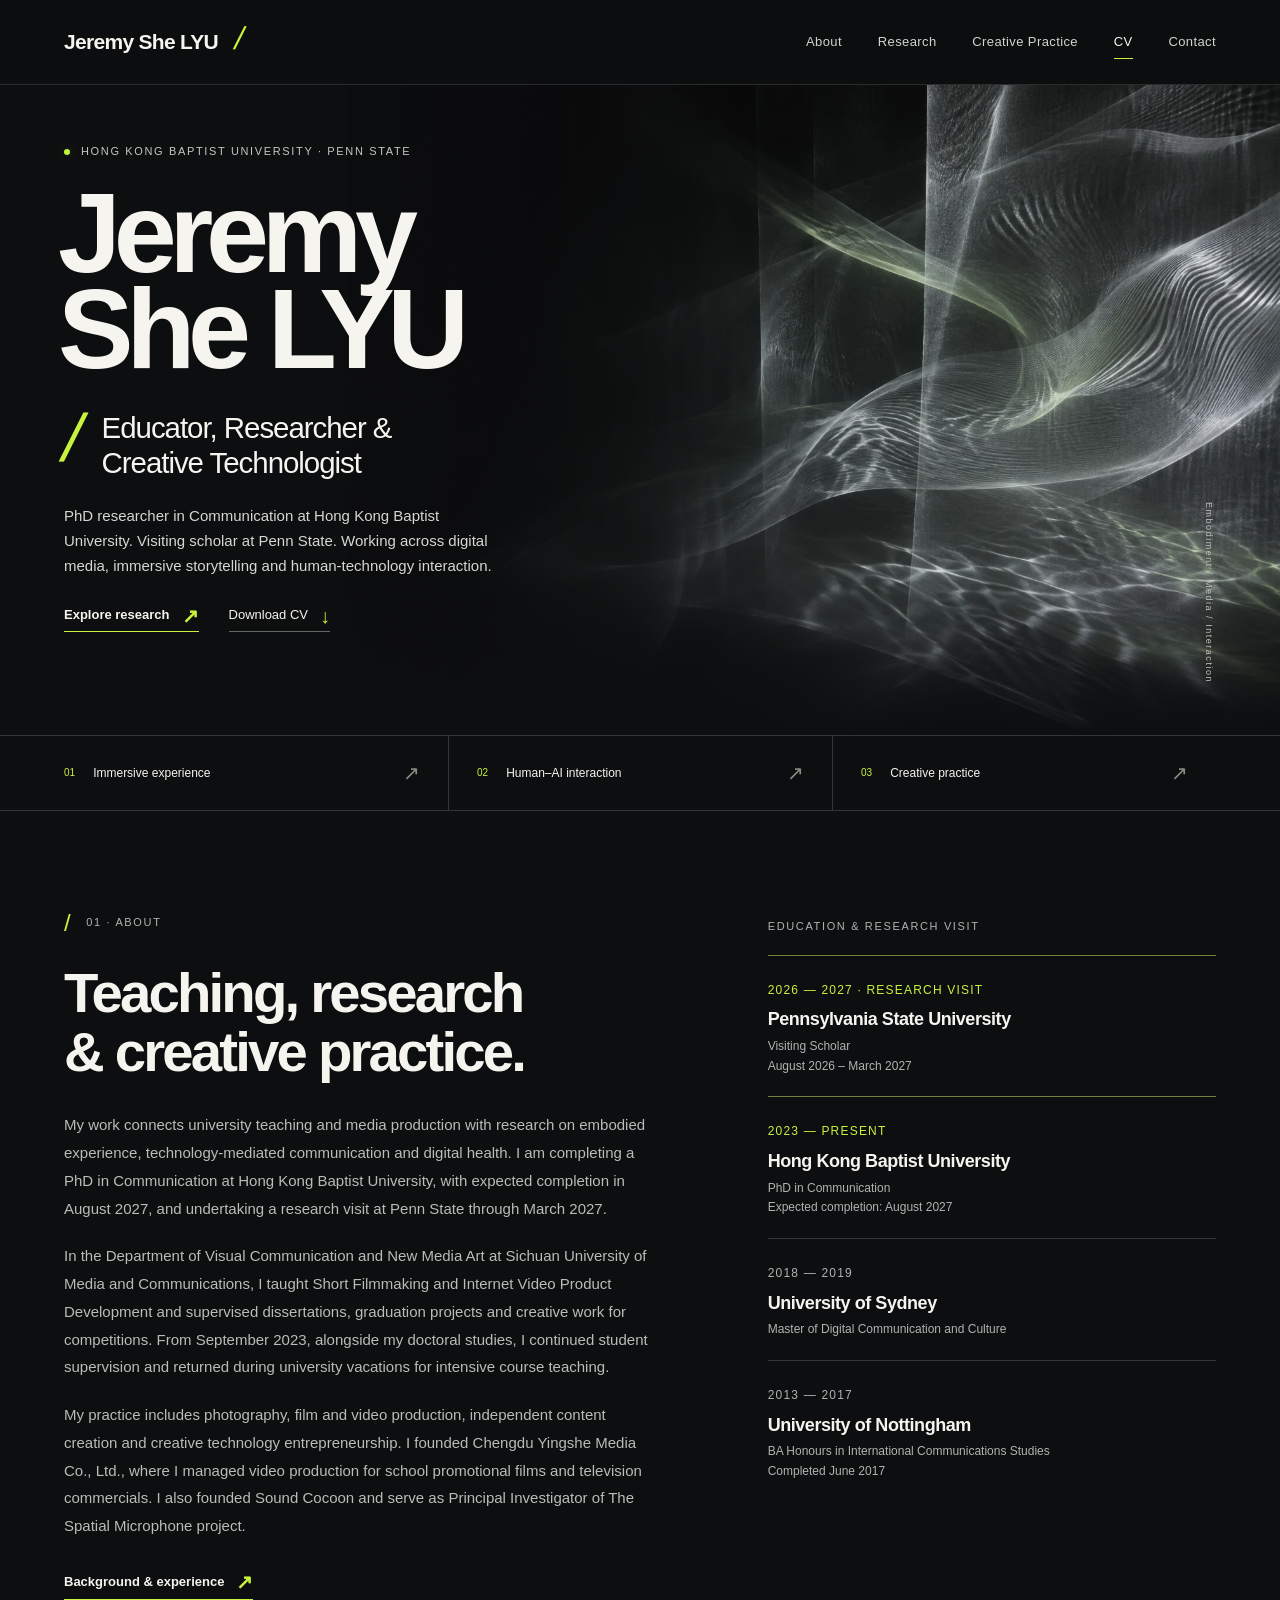
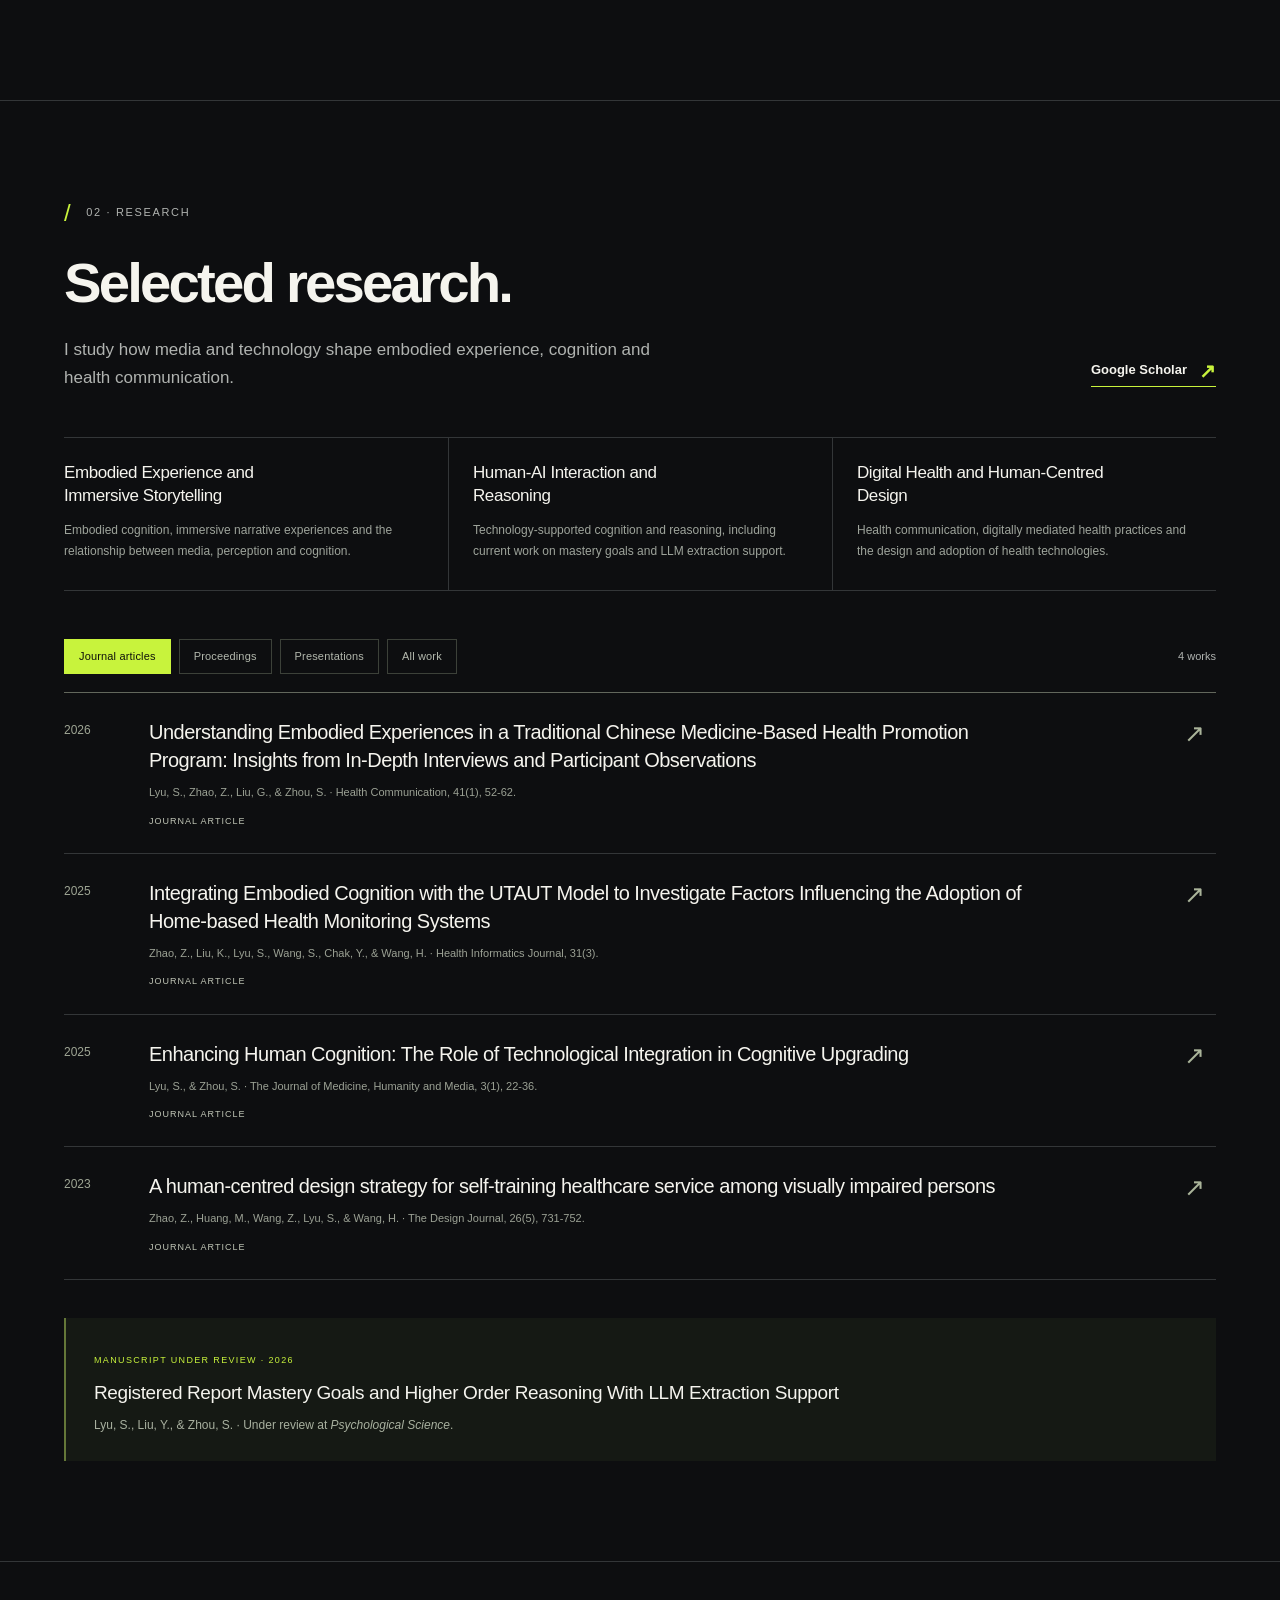
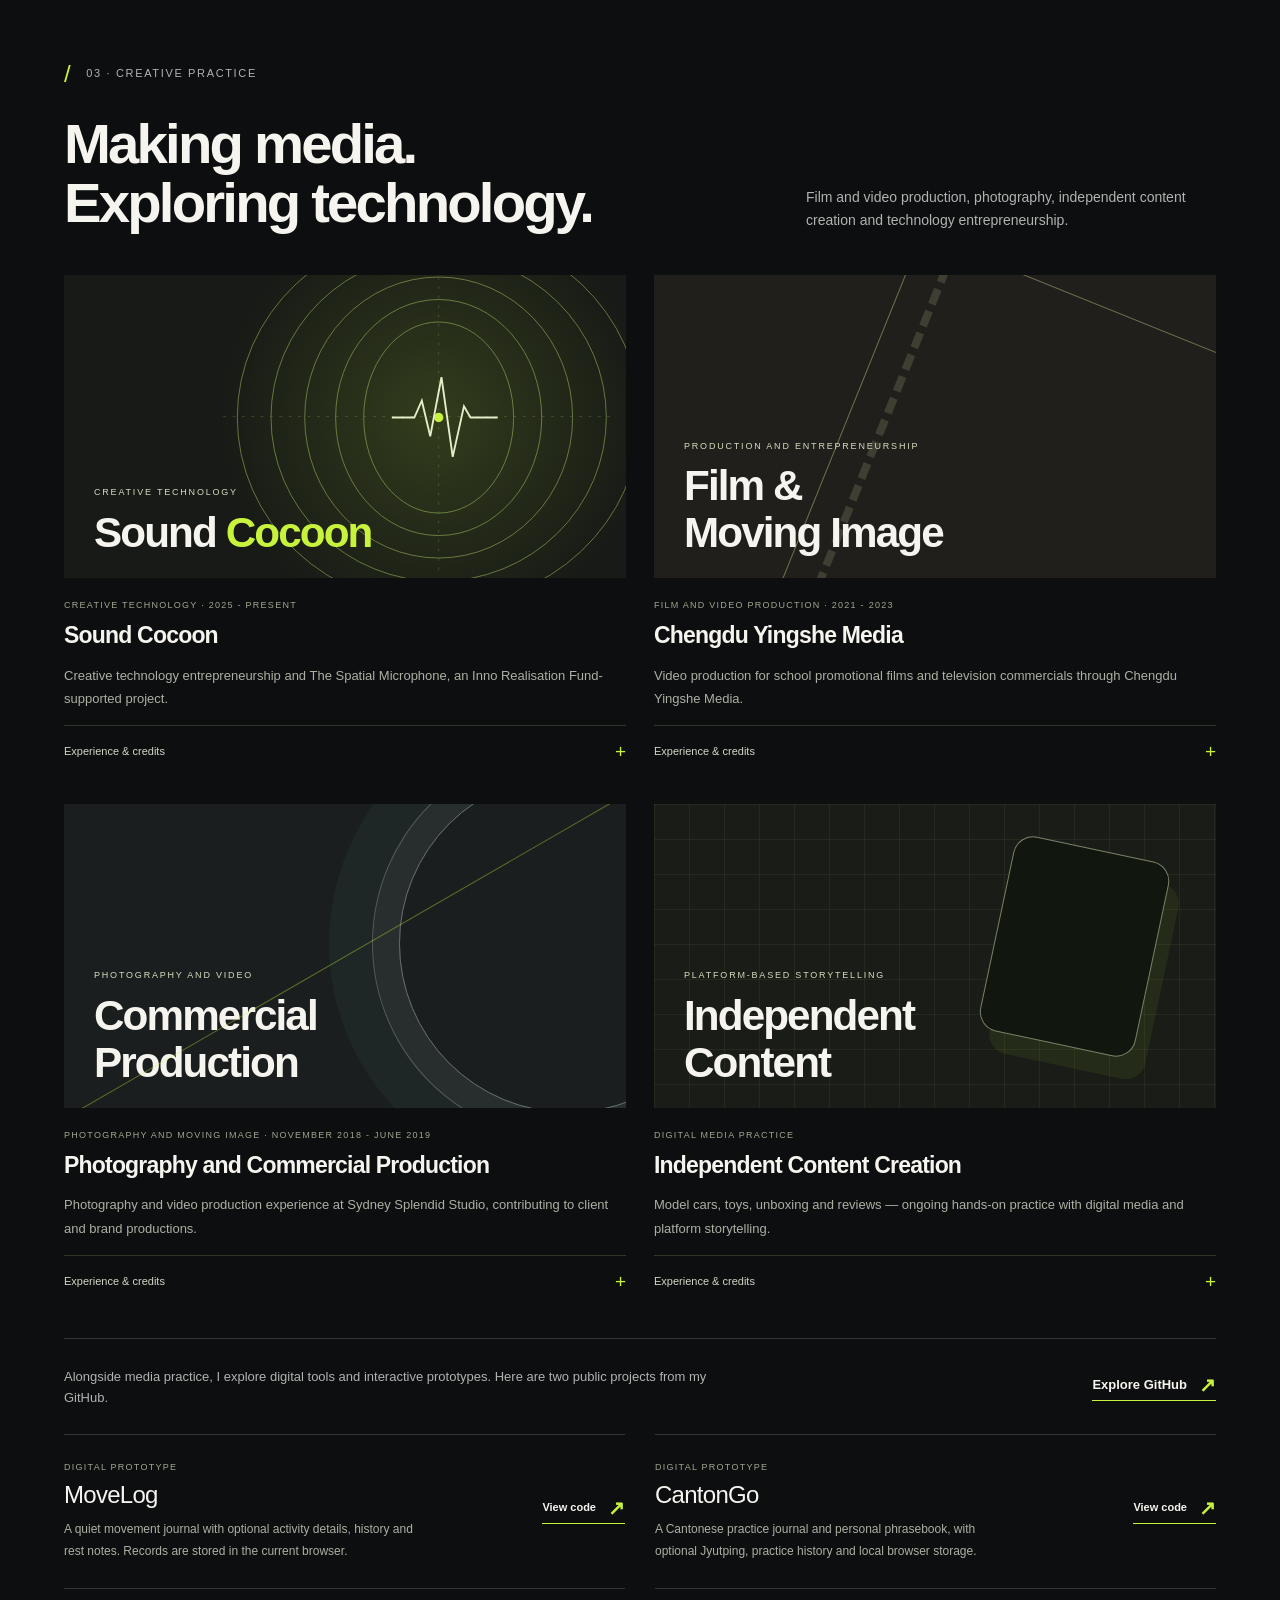
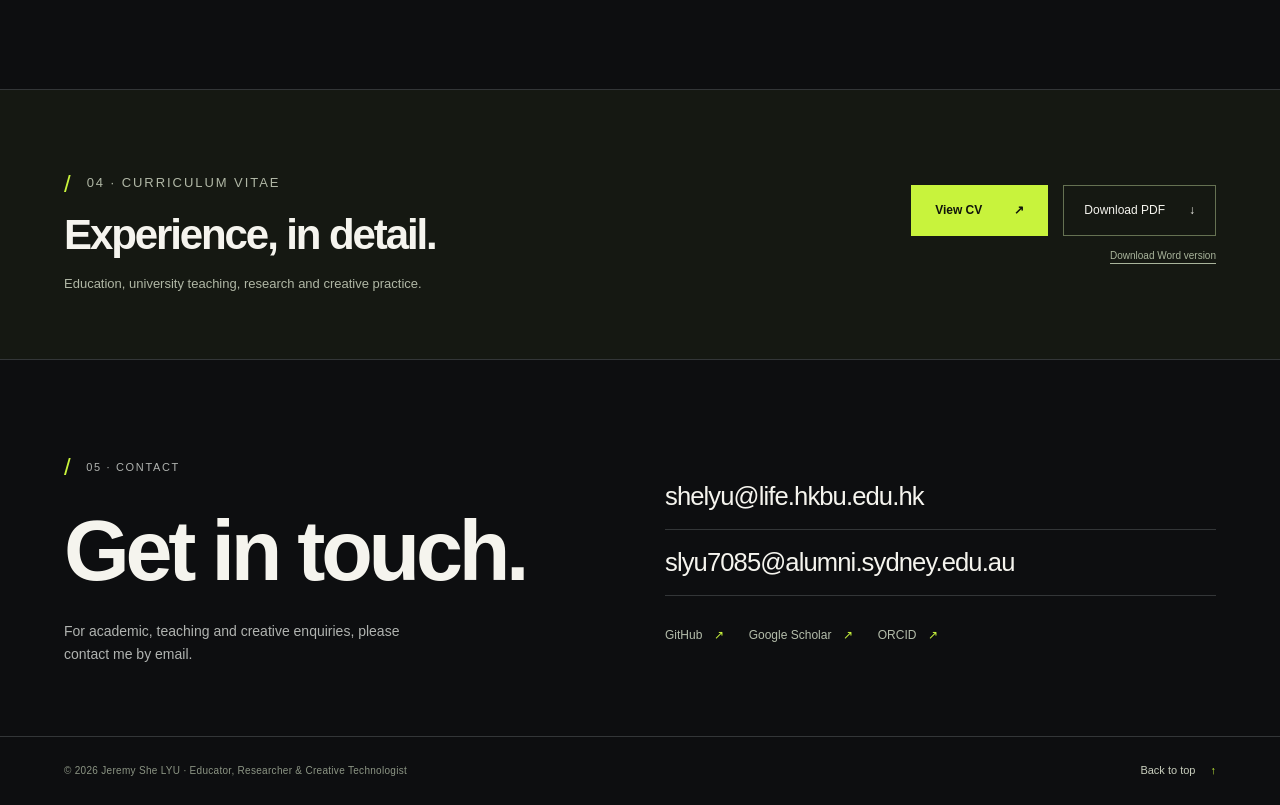
==== index.html @ 33b453a3 "Build Jeremy She LYU academic website and creative portfolio" ====
<!doctype html>
<html lang="en">
<head>
  <meta charset="utf-8"><meta name="viewport" content="width=device-width,initial-scale=1">
  <title>Jeremy She LYU — Educator, Researcher &amp; Creative Technologist</title>
  <meta name="description" content="Jeremy She LYU is an educator, researcher and creative technologist. Explore his work in digital media, immersive storytelling, human-AI interaction and creative practice.">
  <meta name="theme-color" content="#0d0e10"><meta name="color-scheme" content="dark">
  <link rel="canonical" href="https://jeremyshelyu.github.io/">
  <meta property="og:type" content="website"><meta property="og:title" content="Jeremy She LYU — Educator, Researcher &amp; Creative Technologist">
  <meta property="og:description" content="Digital media, immersive storytelling and human-technology interaction. Personal academic website and creative portfolio.">
  <meta property="og:url" content="https://jeremyshelyu.github.io/"><meta property="og:image" content="https://jeremyshelyu.github.io/assets/spatial-light.webp"><meta property="og:image:alt" content="Abstract spatial light composition in silver and charcoal">
  <meta name="twitter:card" content="summary_large_image">
  <link rel="icon" href="assets/favicon.svg" type="image/svg+xml">
  <link rel="preload" as="image" href="assets/spatial-light.webp">
  <link rel="stylesheet" href="styles.css"><script src="app.js" defer></script>
  <script type="application/ld+json">{"@context": "https://schema.org", "@type": "Person", "name": "Jeremy She LYU", "url": "https://jeremyshelyu.github.io/", "description": "I am an educator, researcher and creative technologist working across digital media, immersive storytelling and human-technology interaction. I am a PhD researcher in Communication at Hong Kong Baptist University and a visiting scholar at Penn State.", "sameAs": ["https://github.com/JeremySheLYU", "https://scholar.google.com/citations?user=m3MAbpMAAAAJ&hl=en", "https://orcid.org/0009-0009-0736-8194"], "email": ["shelyu@life.hkbu.edu.hk", "slyu7085@alumni.sydney.edu.au"], "alumniOf": [{"@type": "CollegeOrUniversity", "name": "University of Sydney"}, {"@type": "CollegeOrUniversity", "name": "University of Nottingham"}]}</script>
</head>
<body id="top">
  <a class="skip-link" href="#main">Skip to main content</a>
  <header class="site-header"><div class="wrap header-inner">
    <a class="brand" href="#top" aria-label="Jeremy She LYU home">Jeremy She LYU <span class="slash" aria-hidden="true">/</span></a>
    <button class="menu-toggle" type="button" aria-expanded="false" aria-controls="site-navigation">Menu +</button>
    <nav id="site-navigation" class="nav" aria-label="Main navigation"><a href="#about">About</a><a href="#research">Research</a><a href="#practice">Creative Practice</a><a href="#cv">CV</a><a href="#contact">Contact</a></nav>
  </div></header>
  <main id="main">
    <section class="hero" aria-labelledby="hero-title">
      <img class="hero-art" src="assets/spatial-light.webp" alt="" width="1536" height="1024" fetchpriority="high">
      <div class="wrap hero-inner">
        <p class="eyebrow"><span class="dot" aria-hidden="true"></span>Hong Kong Baptist University · Penn State</p>
        <h1 id="hero-title"><span>Jeremy</span><span>She LYU</span></h1>
        <p class="hero-role"><span class="role-mark" aria-hidden="true">/</span><span>Educator, Researcher &amp;<br>Creative Technologist</span></p>
        <p class="hero-intro">PhD researcher in Communication at Hong Kong Baptist University. Visiting scholar at Penn State. Working across digital media, immersive storytelling and human-technology interaction.</p>
        <div class="hero-actions"><a class="text-link" href="#research">Explore research <span aria-hidden="true">↗</span></a><a class="text-link secondary" href="assets/Jeremy-She-LYU-CV.pdf" download>Download CV <span aria-hidden="true">↓</span></a></div>
      </div><p class="visual-caption">Embodiment / Media / Interaction</p>
    </section>
    <div class="theme-strip"><div class="wrap theme-strip-inner"><a href="#research"><span class="number">01</span>Immersive experience<span class="arrow" aria-hidden="true">↗</span></a><a href="#research"><span class="number">02</span>Human–AI interaction<span class="arrow" aria-hidden="true">↗</span></a><a href="#practice"><span class="number">03</span>Creative practice<span class="arrow" aria-hidden="true">↗</span></a></div></div>
    <section id="about" class="section" aria-labelledby="about-title"><div class="wrap about-grid">
      <div class="about-copy"><p class="section-index">01 · About</p><h2 id="about-title" class="section-heading">Teaching, research<br>&amp; creative practice.</h2><div class="about-body"><p>My work connects university teaching and media production with research on embodied experience, technology-mediated communication and digital health. I am completing a PhD in Communication at Hong Kong Baptist University, with expected completion in August 2027, and undertaking a research visit at Penn State through March 2027.</p><p>In the Department of Visual Communication and New Media Art at Sichuan University of Media and Communications, I taught Short Filmmaking and Internet Video Product Development and supervised dissertations, graduation projects and creative work for competitions. From September 2023, alongside my doctoral studies, I continued student supervision and returned during university vacations for intensive course teaching.</p><p>My practice includes photography, film and video production, independent content creation and creative technology entrepreneurship. I founded Chengdu Yingshe Media Co., Ltd., where I managed video production for school promotional films and television commercials. I also founded Sound Cocoon and serve as Principal Investigator of The Spatial Microphone project.</p><a class="text-link" href="#cv">Background &amp; experience <span aria-hidden="true">↗</span></a></div></div>
      <div class="timeline"><h3 class="timeline-title">Education &amp; research visit</h3><article class="timeline-item current"><p class="timeline-date">2026 — 2027 · Research visit</p><h3>Pennsylvania State University</h3><p>Visiting Scholar<br>August 2026 – March 2027</p></article><article class="timeline-item current"><p class="timeline-date">2023 — Present</p><h3>Hong Kong Baptist University</h3><p>PhD in Communication<br>Expected completion: August 2027</p></article><article class="timeline-item"><p class="timeline-date">2018 — 2019</p><h3>University of Sydney</h3><p>Master of Digital Communication and Culture</p></article><article class="timeline-item"><p class="timeline-date">2013 — 2017</p><h3>University of Nottingham</h3><p>BA Honours in International Communications Studies<br>Completed June 2017</p></article></div>
    </div></section>
    <section id="research" class="section" aria-labelledby="research-title"><div class="wrap"><p class="section-index">02 · Research</p><div class="research-top"><div><h2 id="research-title" class="section-heading">Selected research.</h2><p class="section-lead">I study how media and technology shape embodied experience, cognition and health communication.</p></div><a href="https://scholar.google.com/citations?user=m3MAbpMAAAAJ&amp;hl=en" target="_blank" rel="noopener noreferrer" class="text-link">Google Scholar <span aria-hidden="true">↗</span></a></div>
      <div class="research-themes"><article><h3>Embodied Experience and Immersive Storytelling</h3><p>Embodied cognition, immersive narrative experiences and the relationship between media, perception and cognition.</p></article><article><h3>Human-AI Interaction and Reasoning</h3><p>Technology-supported cognition and reasoning, including current work on mastery goals and LLM extraction support.</p></article><article><h3>Digital Health and Human-Centred Design</h3><p>Health communication, digitally mediated health practices and the design and adoption of health technologies.</p></article></div>
      <div class="filter-bar"><div class="publication-filters" role="group" aria-label="Filter research outputs"><button type="button" class="filter-btn" data-filter="journal" aria-pressed="true">Journal articles</button><button type="button" class="filter-btn" data-filter="proceedings" aria-pressed="false">Proceedings</button><button type="button" class="filter-btn" data-filter="presentation" aria-pressed="false">Presentations</button><button type="button" class="filter-btn" data-filter="all" aria-pressed="false">All work</button></div><p id="result-count" class="result-count" role="status" aria-live="polite">12 works</p></div>
      <div id="publication-list"><article class="pub-item" data-category="journal">
      <span class="pub-year">2026</span>
      <div><h3 class="pub-title"><a href="https://doi.org/10.1080/10410236.2025.2490230" target="_blank" rel="noopener noreferrer" class="">Understanding Embodied Experiences in a Traditional Chinese Medicine-Based Health Promotion Program: Insights from In-Depth Interviews and Participant Observations</a></h3><p class="pub-meta">Lyu, S., Zhao, Z., Liu, G., &amp; Zhou, S. · Health Communication, 41(1), 52-62.</p><span class="pub-type">Journal article</span></div><a href="https://doi.org/10.1080/10410236.2025.2490230" target="_blank" rel="noopener noreferrer" class="pub-arrow" aria-label="Open publication: Understanding Embodied Experiences in a Traditional Chinese Medicine-Based Health Promotion Program: Insights from In-Depth Interviews and Participant Observations">↗</a>
    </article>
<article class="pub-item" data-category="journal">
      <span class="pub-year">2025</span>
      <div><h3 class="pub-title"><a href="https://doi.org/10.1177/14604582251363546" target="_blank" rel="noopener noreferrer" class="">Integrating Embodied Cognition with the UTAUT Model to Investigate Factors Influencing the Adoption of Home-based Health Monitoring Systems</a></h3><p class="pub-meta">Zhao, Z., Liu, K., Lyu, S., Wang, S., Chak, Y., &amp; Wang, H. · Health Informatics Journal, 31(3).</p><span class="pub-type">Journal article</span></div><a href="https://doi.org/10.1177/14604582251363546" target="_blank" rel="noopener noreferrer" class="pub-arrow" aria-label="Open publication: Integrating Embodied Cognition with the UTAUT Model to Investigate Factors Influencing the Adoption of Home-based Health Monitoring Systems">↗</a>
    </article>
<article class="pub-item" data-category="journal">
      <span class="pub-year">2025</span>
      <div><h3 class="pub-title"><a href="https://doi.org/10.62787/mhm.v3i1.135" target="_blank" rel="noopener noreferrer" class="">Enhancing Human Cognition: The Role of Technological Integration in Cognitive Upgrading</a></h3><p class="pub-meta">Lyu, S., &amp; Zhou, S. · The Journal of Medicine, Humanity and Media, 3(1), 22-36.</p><span class="pub-type">Journal article</span></div><a href="https://doi.org/10.62787/mhm.v3i1.135" target="_blank" rel="noopener noreferrer" class="pub-arrow" aria-label="Open publication: Enhancing Human Cognition: The Role of Technological Integration in Cognitive Upgrading">↗</a>
    </article>
<article class="pub-item" data-category="journal">
      <span class="pub-year">2023</span>
      <div><h3 class="pub-title"><a href="https://doi.org/10.1080/14606925.2023.2225718" target="_blank" rel="noopener noreferrer" class="">A human-centred design strategy for self-training healthcare service among visually impaired persons</a></h3><p class="pub-meta">Zhao, Z., Huang, M., Wang, Z., Lyu, S., &amp; Wang, H. · The Design Journal, 26(5), 731-752.</p><span class="pub-type">Journal article</span></div><a href="https://doi.org/10.1080/14606925.2023.2225718" target="_blank" rel="noopener noreferrer" class="pub-arrow" aria-label="Open publication: A human-centred design strategy for self-training healthcare service among visually impaired persons">↗</a>
    </article>
<article class="pub-item" data-category="proceedings">
      <span class="pub-year">2025</span>
      <div><h3 class="pub-title"><a href="https://doi.org/10.1145/3788731.3788737" target="_blank" rel="noopener noreferrer" class="">Embodied Experiences Reshape Tourist Perceptions: A Computational Analysis of VR, AR, and AI in Heritage Tourism</a></h3><p class="pub-meta">Huang, Y., &amp; Lyu, S. · Proceedings of the 2025 International Conference on Embodied Intelligence and Large Models (EILM &#x27;25), 39-43. ACM.</p><span class="pub-type">Conference proceedings</span></div><a href="https://doi.org/10.1145/3788731.3788737" target="_blank" rel="noopener noreferrer" class="pub-arrow" aria-label="Open publication: Embodied Experiences Reshape Tourist Perceptions: A Computational Analysis of VR, AR, and AI in Heritage Tourism">↗</a>
    </article>
<article class="pub-item" data-category="proceedings">
      <span class="pub-year">2023</span>
      <div><h3 class="pub-title"><a href="https://doi.org/10.1177/21695067231192582" target="_blank" rel="noopener noreferrer" class="">Improving Self-management for Long COVID: Using Double Diamond Model to Design A mHealth App</a></h3><p class="pub-meta">Zhao, Z., Yu, L., Lyu, S., &amp; Wang, H. · Proceedings of the Human Factors and Ergonomics Society Annual Meeting, 67(1), 2274-2280.</p><span class="pub-type">Conference proceedings</span></div><a href="https://doi.org/10.1177/21695067231192582" target="_blank" rel="noopener noreferrer" class="pub-arrow" aria-label="Open publication: Improving Self-management for Long COVID: Using Double Diamond Model to Design A mHealth App">↗</a>
    </article>
<article class="pub-item" data-category="proceedings">
      <span class="pub-year">2022</span>
      <div><h3 class="pub-title"><a href="https://doi.org/10.2991/978-94-6463-046-6_82" target="_blank" rel="noopener noreferrer" class="">Feasibility and Acceptability of Using Smartphone App Headspace to Study Meditation Through Digital Media</a></h3><p class="pub-meta">Lyu, S. · Proceedings of the 2nd International Conference on Computer Technology and Media Convergence Design, 715-723. Atlantis Press.</p><span class="pub-type">Conference proceedings</span></div><a href="https://doi.org/10.2991/978-94-6463-046-6_82" target="_blank" rel="noopener noreferrer" class="pub-arrow" aria-label="Open publication: Feasibility and Acceptability of Using Smartphone App Headspace to Study Meditation Through Digital Media">↗</a>
    </article>
<article class="pub-item" data-category="presentation">
      <span class="pub-year">2026</span>
      <div><h3 class="pub-title">Cognitive Embodiment in Immersive Narrative Storytelling: A Systematic Review of Embodied Experience Features and Effects</h3><p class="pub-meta">Lyu, S., Xu, J., Liu, X., &amp; Zhou, S. · 76th Annual ICA Conference, Cape Town, South Africa.</p><span class="pub-type">Conference presentation</span></div><span></span>
    </article>
<article class="pub-item" data-category="presentation">
      <span class="pub-year">2025</span>
      <div><h3 class="pub-title">Understanding Embodied Health Practices and Their Impacts in a Traditional Chinese Medicine Program: A Mixed Methods Study</h3><p class="pub-meta">Lyu, S., Zhao, Z., Liu, G., &amp; Zhou, S. · 75th Annual ICA Conference, Denver, Colorado, USA.</p><span class="pub-type">Conference presentation</span></div><span></span>
    </article>
<article class="pub-item" data-category="presentation">
      <span class="pub-year">2025</span>
      <div><h3 class="pub-title">Examine the Effect of Multidimensional Distances on Antibiotic Risk Awareness and Preventive Behaviors</h3><p class="pub-meta">Zhou, Y., Chen, J., Guo, Z., Xia, C., &amp; Lyu, S. · 75th Annual ICA Conference, Denver, Colorado, USA.</p><span class="pub-type">Conference presentation</span></div><span></span>
    </article>
<article class="pub-item" data-category="presentation">
      <span class="pub-year">2024</span>
      <div><h3 class="pub-title">Examining the Effectiveness of Digital Storytelling on Improving Mental Health during the Covid-19 Pandemic: A Narrative Communication Perspective</h3><p class="pub-meta">Lyu, S., Zhao, Z., &amp; Zhou, S. · 74th Annual ICA Preconference, Sydney, Australia.</p><span class="pub-type">Conference presentation</span></div><span></span>
    </article>
<article class="pub-item" data-category="presentation">
      <span class="pub-year">2024</span>
      <div><h3 class="pub-title">Exploring the Intersection of Strategic Communication, User Acceptance, and Social Impact Insights from Hong Kong College Students&#x27; Attitudes and Behaviours towards AI Technology</h3><p class="pub-meta">Lyu, S., &amp; Zhou, W. · 74th Annual ICA Preconference, Sydney, Australia.</p><span class="pub-type">Conference presentation</span></div><span></span>
    </article></div>
      <aside class="under-review" aria-labelledby="review-title"><p class="kicker">Manuscript under review · 2026</p><h3 id="review-title">Registered Report Mastery Goals and Higher Order Reasoning With LLM Extraction Support</h3><p>Lyu, S., Liu, Y., &amp; Zhou, S. · Under review at <em>Psychological Science</em>.</p></aside>
    </div></section>
    <section id="practice" class="section" aria-labelledby="practice-title"><div class="wrap"><p class="section-index">03 · Creative Practice</p><div class="practice-heading"><h2 id="practice-title" class="section-heading">Making media.<br>Exploring technology.</h2><p class="section-lead">Film and video production, photography, independent content creation and technology entrepreneurship.</p></div><div class="practice-grid"><article class="project"><div class="project-visual"><svg viewBox="0 0 600 320" fill="none" aria-hidden="true"><defs><radialGradient id="audio-glow"><stop stop-color="#c8f33c" stop-opacity=".16"/><stop offset="1" stop-color="#c8f33c" stop-opacity="0"/></radialGradient></defs><circle cx="395" cy="150" r="230" fill="url(#audio-glow)"/><g stroke="#b2d06c" opacity=".52"><ellipse cx="400" cy="150" rx="80" ry="102"/><ellipse cx="400" cy="150" rx="110" ry="126"/><ellipse cx="400" cy="150" rx="143" ry="150"/><ellipse cx="400" cy="150" rx="179" ry="175"/><ellipse cx="400" cy="150" rx="215" ry="202"/><path d="M170 149h420M400 0v320" stroke-dasharray="3 7" opacity=".45"/></g><circle cx="400" cy="150" r="5" fill="#c8f33c"/><path d="M350 150h24l8-18 9 38 12-63 12 85 12-54 7 12h29" stroke="#e3edc8" stroke-width="2"/></svg><div class="visual-label"><small>Creative technology</small>Sound <span class="green">Cocoon</span></div></div><div class="project-text"><p class="project-category">Creative Technology · 2025 - present</p><h3 class="project-title">Sound Cocoon</h3><p class="project-summary">Creative technology entrepreneurship and The Spatial Microphone, an Inno Realisation Fund-supported project.</p><details class="project-details"><summary>Experience &amp; credits</summary><p class="project-role">Founder and Principal Investigator of The Spatial Microphone</p><p>I founded Sound Cocoon and lead The Spatial Microphone as Principal Investigator. The project received HK$300,000 from the Inno Realisation Fund, supported by Hong Kong Baptist University and Hong Kong Science and Technology Parks Corporation.</p></details></div></article>
<article class="project"><div class="project-visual film-visual"><div class="visual-label"><small>Production and entrepreneurship</small>Film &amp;<br>Moving Image</div></div><div class="project-text"><p class="project-category">Film and Video Production · 2021 - 2023</p><h3 class="project-title">Chengdu Yingshe Media</h3><p class="project-summary">Video production for school promotional films and television commercials through Chengdu Yingshe Media.</p><details class="project-details"><summary>Experience &amp; credits</summary><p class="project-role">Founder</p><p>I founded and managed Chengdu Yingshe Media Co., Ltd., delivering video production for school promotional films and television commercials. Selected work included a Universiade-related promotional film.</p></details></div></article>
<article class="project"><div class="project-visual photography-visual"><div class="visual-label"><small>Photography and video</small>Commercial<br>Production</div></div><div class="project-text"><p class="project-category">Photography and Moving Image · November 2018 - June 2019</p><h3 class="project-title">Photography and Commercial Production</h3><p class="project-summary">Photography and video production experience at Sydney Splendid Studio, contributing to client and brand productions.</p><details class="project-details"><summary>Experience &amp; credits</summary><p class="project-role">Photo and Video Department, Sydney Splendid Studio</p><p>At Sydney Splendid Studio, I produced photography and video content for client projects. My contributions included productions for Australia Bridal Guide, Jimmy Choo Spring/Summer 2019, Superdry Swim and Sydney World Square Cherry Blossom Festival.</p></details></div></article>
<article class="project"><div class="project-visual content-visual"><div class="visual-label"><small>Platform-based storytelling</small>Independent<br>Content</div></div><div class="project-text"><p class="project-category">Digital Media Practice</p><h3 class="project-title">Independent Content Creation</h3><p class="project-summary">Model cars, toys, unboxing and reviews — ongoing hands-on practice with digital media and platform storytelling.</p><details class="project-details"><summary>Experience &amp; credits</summary><p class="project-role">Xiao She on Xiaohongshu</p><p>I create content featuring model cars, toys, unboxing and reviews on Xiaohongshu, combining hands-on media production with ongoing experience of platform-based storytelling.</p></details></div></article></div><div class="code-note"><p>Alongside media practice, I explore digital tools and interactive prototypes. Here are two public projects from my GitHub.</p><a href="https://github.com/JeremySheLYU" target="_blank" rel="noopener noreferrer" class="text-link">Explore GitHub <span aria-hidden="true">↗</span></a></div><div class="digital-tools"><article class="digital-tool"><div><p class="project-category">Digital prototype</p><h3>MoveLog</h3><p>A quiet movement journal with optional activity details, history and rest notes. Records are stored in the current browser.</p></div><a href="https://github.com/JeremySheLYU/movelog" target="_blank" rel="noopener noreferrer" class="text-link">View code <span aria-hidden="true">↗</span></a></article><article class="digital-tool"><div><p class="project-category">Digital prototype</p><h3>CantonGo</h3><p>A Cantonese practice journal and personal phrasebook, with optional Jyutping, practice history and local browser storage.</p></div><a href="https://github.com/JeremySheLYU/cantongo" target="_blank" rel="noopener noreferrer" class="text-link">View code <span aria-hidden="true">↗</span></a></article></div></div></section>
    <section id="cv" class="section cv-section" aria-labelledby="cv-title"><div class="wrap cv-grid"><div><p class="section-index">04 · Curriculum Vitae</p><h2 id="cv-title" class="section-heading">Experience, in detail.</h2><p>Education, university teaching, research and creative practice.</p></div><div><div class="cv-actions"><a class="button-primary" href="assets/Jeremy-She-LYU-CV.pdf" target="_blank" rel="noopener">View CV <span aria-hidden="true">↗</span><span class="sr-only"> (PDF, opens in a new tab)</span></a><a class="button-outline" href="assets/Jeremy-She-LYU-CV.pdf" download>Download PDF <span aria-hidden="true">↓</span></a></div><a class="word-link" href="assets/Jeremy-She-LYU-CV.docx" download>Download Word version</a></div></div></section>
    <section id="contact" class="contact-section" aria-labelledby="contact-title"><div class="wrap contact-grid"><div><p class="section-index">05 · Contact</p><h2 id="contact-title" class="section-heading">Get in touch.</h2><p class="section-lead">For academic, teaching and creative enquiries, please contact me by email.</p></div><div class="contact-links"><a class="email-link" href="mailto:shelyu@life.hkbu.edu.hk">shelyu@life.hkbu.edu.hk</a><a class="email-link" href="mailto:slyu7085@alumni.sydney.edu.au">slyu7085@alumni.sydney.edu.au</a><div class="social-links"><a href="https://github.com/JeremySheLYU" target="_blank" rel="noopener noreferrer" class="">GitHub <span aria-hidden="true">↗</span></a><a href="https://scholar.google.com/citations?user=m3MAbpMAAAAJ&amp;hl=en" target="_blank" rel="noopener noreferrer" class="">Google Scholar <span aria-hidden="true">↗</span></a><a href="https://orcid.org/0009-0009-0736-8194" target="_blank" rel="noopener noreferrer" class="">ORCID <span aria-hidden="true">↗</span></a></div></div></div></section>
  </main>
  <footer><div class="wrap footer-inner"><p class="footer-brand">© 2026 Jeremy She LYU · Educator, Researcher &amp; Creative Technologist</p><a class="back-top" href="#top">Back to top <span aria-hidden="true">↑</span></a></div></footer>
</body></html>
---- styles.css ----
@charset "UTF-8";
.sr-only{position:absolute;width:1px;height:1px;padding:0;margin:-1px;overflow:hidden;clip:rect(0,0,0,0);white-space:nowrap;border:0}
.digital-tools{display:grid;grid-template-columns:1fr 1fr;gap:30px;margin-top:25px}.digital-tool{display:flex;gap:24px;justify-content:space-between;align-items:center;border-top:1px solid #333638;border-bottom:1px solid #333638;padding:25px 0}.digital-tool h3{font-size:24px;margin-top:8px;letter-spacing:-.03em;font-weight:500}.digital-tool p:not(.project-category){color:#aab1a3;font-size:12px;line-height:1.8;margin-top:12px;max-width:360px}.digital-tool .text-link{flex:none;font-size:11px}@media(max-width:760px){.digital-tools{grid-template-columns:1fr;gap:0}.digital-tool{border-top:0;gap:20px}.digital-tool p:not(.project-category){font-size:12px}.digital-tool h3{font-size:23px}html:not(.js) .nav{display:flex;position:static;font-size:12px}html:not(.js) .header-inner{height:auto;display:block;padding-top:15px}html:not(.js) .menu-toggle{display:none}}
:root{color-scheme:dark;--bg:#0d0e10;--panel:#151719;--ink:#f5f4ee;--muted:#b0b3b0;--line:#333638;--lime:#c8f33c;--max:1360px;--gutter:clamp(22px,5vw,80px)}
*{box-sizing:border-box}html{scroll-behavior:auto;scroll-padding-top:105px}body{margin:0;background:var(--bg);color:var(--ink);font-family:Arial,"Helvetica Neue",sans-serif;-webkit-font-smoothing:antialiased;font-size:16px;line-height:1.6}a{color:inherit;text-decoration:none}button{font:inherit;color:inherit}button,a{-webkit-tap-highlight-color:transparent}button{cursor:pointer}img,svg{display:block;max-width:100%}::selection{background:var(--lime);color:var(--bg)}:focus-visible{outline:2px solid var(--lime);outline-offset:6px}h1,h2,h3,p{margin:0}h1,h2,h3{line-height:1.05}p+p{margin-top:20px}button[hidden],[hidden]{display:none!important}.wrap{max-width:var(--max);margin:0 auto;padding-left:var(--gutter);padding-right:var(--gutter)}.skip-link{position:fixed;top:10px;left:15px;z-index:50;transform:translateY(-160%);padding:10px 18px;background:var(--lime);color:var(--bg)}.skip-link:focus{transform:translateY(0)}.site-header{position:sticky;top:0;z-index:20;background:rgba(13,14,16,.95);border-bottom:1px solid rgba(255,255,255,.13);backdrop-filter:blur(16px)}.header-inner{height:84px;display:flex;align-items:center;justify-content:space-between;gap:30px}.brand{font-size:21px;font-weight:750;letter-spacing:-.7px;white-space:nowrap}.slash{display:inline-block;color:var(--lime);font-weight:500;transform:skew(-13deg);margin-left:12px;font-size:1.5em;line-height:.5}.nav{display:flex;align-items:center;gap:clamp(20px,2.8vw,42px);font-size:13px;letter-spacing:.03em}.nav a{position:relative;padding:12px 0;color:#d1d3cd}.nav a:after{content:"";height:1px;position:absolute;left:0;bottom:5px;width:0;background:var(--lime);transition:width .2s}.nav a:hover,.nav a[aria-current="location"]{color:var(--ink)}.nav a:hover:after,.nav a[aria-current="location"]:after{width:100%}.menu-toggle{display:none;background:none;border:1px solid var(--line);padding:8px 14px;font-size:13px}
.hero{position:relative;isolation:isolate;min-height:650px;overflow:hidden}.hero-art{position:absolute;z-index:-2;top:0;right:0;width:73%;height:100%;object-fit:cover;object-position:75% center;opacity:.9}.hero:after{content:"";position:absolute;z-index:-1;inset:0;background:linear-gradient(90deg,#0d0e10 4%,rgba(13,14,16,.93) 24%,rgba(13,14,16,.45) 50%,rgba(13,14,16,0) 76%),linear-gradient(0deg,#0d0e10 0%,transparent 25%)}.hero-inner{padding-top:58px;padding-bottom:66px;position:relative}.eyebrow,.section-index,.kicker,.project-category,.timeline-date,.pub-type{font-family:Arial,sans-serif;font-size:11px;font-weight:500;letter-spacing:.15em;text-transform:uppercase}.eyebrow{display:flex;align-items:center;gap:11px;color:#c4c7c0;margin-bottom:24px}.dot{width:6px;height:6px;background:var(--lime);border-radius:50%;flex:none;box-shadow:0 0 14px #c8f33340}.hero h1{font-size:clamp(84px,8.85vw,136px);font-weight:800;letter-spacing:-.065em;line-height:.85;max-width:700px;margin-left:-6px}.hero h1 span{display:block}.hero-role{display:flex;gap:20px;align-items:flex-start;margin-top:34px;max-width:620px;font-size:clamp(22px,2.3vw,33px);line-height:1.17;letter-spacing:-.035em}.role-mark{color:var(--lime);font-size:67px;line-height:.8;transform:skew(-13deg);flex:none}.hero-intro{color:#d5d7d0;max-width:440px;font-size:15px;line-height:1.65;margin-top:24px}.hero-actions{display:flex;gap:30px;align-items:center;margin-top:27px}.text-link{display:inline-flex;align-items:center;gap:12px;font-size:13px;font-weight:600;border-bottom:1px solid var(--lime);padding-bottom:5px}.text-link span{color:var(--lime);font-size:20px;line-height:1}.text-link:hover{color:var(--lime)}.text-link.secondary{border-color:#646863;font-weight:400}.visual-caption{position:absolute;right:var(--gutter);bottom:52px;color:#bfc2b7;font-size:9px;letter-spacing:.17em;writing-mode:vertical-rl}.theme-strip{border-bottom:1px solid var(--line);border-top:1px solid var(--line)}.theme-strip-inner{display:grid;grid-template-columns:repeat(3,1fr)}.theme-strip a{padding:23px 28px 23px 0;display:flex;gap:18px;align-items:center;font-size:12px;line-height:1.4}.theme-strip a:not(:first-child){padding-left:28px;border-left:1px solid var(--line)}.theme-strip .number{color:var(--lime);font-size:10px}.theme-strip .arrow{margin-left:auto;font-size:20px;color:#888c83}.theme-strip a:hover .arrow{color:var(--lime)}
.section{padding-top:100px;padding-bottom:100px;border-bottom:1px solid var(--line)}.section-index{display:flex;gap:14px;align-items:center;color:var(--muted);margin-bottom:28px}.section-index:before{content:"/";color:var(--lime);font-size:24px;line-height:1}.section-heading{font-size:clamp(38px,4.4vw,62px);font-weight:750;letter-spacing:-.05em}.section-lead{font-size:17px;line-height:1.65;color:var(--muted);max-width:620px;margin-top:24px}.about-grid{display:grid;grid-template-columns:1.05fr .8fr;gap:clamp(50px,9vw,140px)}.about-copy .section-heading{max-width:600px}.about-body{margin-top:30px;color:#b9bcb7;font-size:15px;line-height:1.85}.about-body strong{color:var(--ink);font-weight:500}.about-body .text-link{margin-top:30px;color:var(--ink)}.timeline{padding-top:10px}.timeline-title{font-size:11px;letter-spacing:.15em;text-transform:uppercase;font-weight:400;margin-bottom:22px;color:var(--muted)}.timeline-item{border-top:1px solid var(--line);padding:20px 0}.timeline-date{color:#969e8c;font-size:9px;letter-spacing:.1em}.timeline-item h3{font-size:18px;letter-spacing:-.025em;line-height:1.3;font-weight:600;margin-top:8px}.timeline-item p{color:var(--muted);font-size:12px;line-height:1.65;margin-top:5px}.timeline-item.current .timeline-date{color:var(--lime)}.timeline-item.current{border-top-color:#6e813d}
.research-top{display:flex;align-items:flex-end;justify-content:space-between;gap:35px}.research-top .text-link{flex:none;margin-bottom:5px}.research-themes{display:grid;grid-template-columns:repeat(3,1fr);margin-top:45px;margin-bottom:48px;border-top:1px solid var(--line);border-bottom:1px solid var(--line)}.research-themes article{padding:24px 24px 28px 0}.research-themes article+article{border-left:1px solid var(--line);padding-left:24px}.research-themes h3{font-size:17px;font-weight:500;line-height:1.35;letter-spacing:-.025em;max-width:260px}.research-themes p{margin-top:12px;color:#9ea49b;font-size:12px;line-height:1.75}.filter-bar{display:flex;align-items:center;justify-content:space-between;gap:20px;padding-bottom:18px;border-bottom:1px solid #62675c}.publication-filters{display:none;flex-wrap:wrap;gap:8px}.js .publication-filters{display:flex}.filter-btn{background:none;border:1px solid #3c4139;border-radius:0;padding:8px 14px;font-size:11px;letter-spacing:.015em;color:#b3b8ad;transition:background .2s,color .2s}.filter-btn:hover{border-color:var(--lime);color:var(--ink)}.filter-btn[aria-pressed="true"]{background:var(--lime);color:#10120b;border-color:var(--lime)}.result-count{font-size:11px;color:var(--muted);white-space:nowrap}.pub-item{display:grid;grid-template-columns:63px 1fr 32px;gap:22px;align-items:start;border-bottom:1px solid var(--line);padding:25px 0}.pub-year{color:#9ea594;font-size:12px;padding-top:3px}.pub-title{font-size:20px;font-weight:500;letter-spacing:-.025em;line-height:1.4;max-width:900px}.pub-title a:hover{color:var(--lime)}.pub-meta{font-size:11px;color:#9ba194;line-height:1.75;margin-top:9px;max-width:890px}.pub-type{display:block;font-size:9px;color:#c0c5b6;letter-spacing:.11em;margin-top:11px}.pub-arrow{font-size:25px;color:#aab49a;line-height:1.2}.pub-arrow:hover{color:var(--lime)}.under-review{margin-top:38px;padding:25px 28px;background:#151914;border-left:2px solid #647738}.under-review .kicker{color:var(--lime);font-size:9px;margin-bottom:12px}.under-review h3{font-size:19px;font-weight:500;line-height:1.4;letter-spacing:-.02em}.under-review p{color:#a8b09f;font-size:12px;line-height:1.65;margin-top:10px}
.practice-heading{display:flex;gap:30px;align-items:flex-end;justify-content:space-between;margin-bottom:42px}.practice-heading .section-lead{max-width:410px;margin:0;font-size:14px}.practice-grid{display:grid;grid-template-columns:repeat(2,1fr);gap:38px 28px}.project-visual{aspect-ratio:1.85;overflow:hidden;position:relative;background:#171a16}.project-visual svg{height:100%;width:100%}.project-visual .visual-label{position:absolute;left:30px;bottom:22px;right:26px;font-size:clamp(25px,3.3vw,44px);font-weight:750;letter-spacing:-.045em;line-height:1.1}.project-visual .visual-label small{display:block;margin-bottom:12px;font-size:9px;text-transform:uppercase;letter-spacing:.2em;font-weight:400;color:#d4ddbf}.project-visual .visual-label .green{color:var(--lime)}.film-visual{background:#201f1b}.film-visual:before{content:"";position:absolute;top:25px;right:-50px;width:80%;height:160%;border:1px solid #756e51;transform:rotate(22deg)}.film-visual:after{content:"";position:absolute;top:50px;right:-30px;width:70%;height:160%;border-left:8px dashed #585a46;border-right:8px dashed #585a46;transform:rotate(22deg);opacity:.55}.film-visual .visual-label{z-index:1}.photography-visual{background:#1b1e1f;display:flex;align-items:center;justify-content:center}.photography-visual:before{content:"";position:absolute;width:60%;aspect-ratio:1;border:1px solid #666f70;border-radius:50%;box-shadow:0 0 0 26px #272e2d,0 0 0 27px #505b58,0 0 0 70px #1f2626;right:-20%;top:-10%}.photography-visual:after{content:"";width:120%;height:1px;position:absolute;background:#c8f33c60;transform:rotate(-30deg);top:50%}.content-visual{background:#1a1d17;background-image:linear-gradient(#72834e20 1px,transparent 1px),linear-gradient(90deg,#72834e20 1px,transparent 1px);background-size:35px 35px}.content-visual:before{content:"";position:absolute;right:11%;top:14%;height:65%;width:28%;border:1px solid #798267;border-radius:20px;transform:rotate(12deg);background:#11160e;box-shadow:14px 20px 0 #c8f33c10}.project-text{padding-top:20px}.project-category{color:#9ea790;font-size:9px;letter-spacing:.14em}.project-title{font-size:23px;letter-spacing:-.035em;font-weight:600;line-height:1.3;margin-top:8px}.project-summary{font-size:13px;line-height:1.8;color:#aab1a3;margin-top:13px;max-width:550px}.project-details{margin-top:15px;border-top:1px solid #2f352b;padding-top:11px}.project-details summary{cursor:pointer;font-size:11px;list-style:none;color:#d0d7c5;display:flex;align-items:center;justify-content:space-between;padding:5px 0}.project-details summary::-webkit-details-marker{display:none}.project-details summary:after{content:"+";color:var(--lime);font-size:19px;line-height:1}.project-details[open] summary:after{content:"−"}.project-details p{font-size:12px;color:#b0b7a8;line-height:1.8;margin-top:12px;padding-bottom:8px}.project-role{color:#d3d9cb;font-size:11px;margin-top:10px}.code-note{display:flex;align-items:center;justify-content:space-between;gap:30px;border-top:1px solid var(--line);padding-top:28px;margin-top:42px}.code-note p{font-size:13px;color:var(--muted);max-width:670px}.code-note .text-link{flex:none}
.cv-section{padding-top:65px;padding-bottom:65px;background:#151812}.cv-grid{display:flex;align-items:center;justify-content:space-between;gap:40px}.cv-section .section-index{margin-bottom:17px}.cv-section .section-heading{font-size:42px}.cv-section p{font-size:13px;color:#b0b7a5;margin-top:17px}.cv-actions{display:flex;flex-wrap:wrap;gap:15px;align-items:center}.button-primary{padding:15px 23px;background:var(--lime);color:#10140b;font-size:12px;font-weight:600;display:inline-flex;align-items:center;gap:32px;border:1px solid var(--lime)}.button-primary:hover{background:#ddff74;border-color:#ddff74}.button-outline{padding:15px 20px;border:1px solid #657152;display:inline-flex;gap:24px;align-items:center;font-size:12px}.button-outline:hover{border-color:var(--lime)}.word-link{display:block;margin-top:12px;text-align:right;color:#a9b49b;font-size:10px;text-decoration:underline;text-underline-offset:4px}
.contact-section{padding-top:95px;padding-bottom:70px}.contact-grid{display:grid;grid-template-columns:1fr 1fr;gap:50px}.contact-section .section-heading{font-size:clamp(52px,6.6vw,90px)}.contact-section .section-lead{font-size:14px;max-width:370px}.contact-links{padding-top:9px}.email-link{display:block;font-size:clamp(16px,2vw,26px);letter-spacing:-.035em;padding:12px 0;border-bottom:1px solid var(--line);overflow-wrap:anywhere}.email-link:hover{color:var(--lime)}.social-links{display:flex;gap:25px;flex-wrap:wrap;margin-top:30px}.social-links a{font-size:12px;color:#b4bdab}.social-links span{color:var(--lime);margin-left:8px}.social-links a:hover{color:var(--ink)}.footer-inner{display:flex;align-items:center;justify-content:space-between;gap:25px;border-top:1px solid var(--line);padding-top:25px;padding-bottom:25px;font-size:10px;color:#8c9584}.back-top{font-size:11px;color:#c8cebd}.back-top span{color:var(--lime);margin-left:12px}.footer-brand{letter-spacing:.03em}
@media(min-width:1600px){.hero-art{right:max(0px,calc((100vw - 1600px)/2));max-width:1150px}.hero-inner{padding-top:70px;padding-bottom:70px}.hero{min-height:710px}}
@media(max-width:1000px){.nav{gap:20px;font-size:12px}.hero{min-height:620px}.hero h1{font-size:110px}.hero-art{width:82%;object-position:70% center}.hero-role{max-width:500px;font-size:28px}.hero-intro{max-width:390px;font-size:14px}.about-grid{gap:50px;grid-template-columns:1fr .8fr}.section{padding-top:75px;padding-bottom:75px}.section-heading{font-size:46px}.research-themes h3{font-size:15px}.project-title{font-size:21px}.cv-grid{align-items:flex-start}.cv-actions{gap:10px}.button-primary,.button-outline{gap:18px;padding:13px 17px}}
@media(max-width:760px){html{scroll-padding-top:88px}.header-inner{height:70px}.brand{font-size:18px}.menu-toggle{display:block}.nav{display:none;position:absolute;top:69px;left:0;right:0;background:#111410;border-bottom:1px solid #465137;padding:15px var(--gutter) 22px;flex-direction:column;align-items:stretch;gap:0;font-size:16px}.nav.is-open{display:flex}.nav a{padding:14px 0;border-bottom:1px solid #292f24}.nav a:after{display:none}.hero{min-height:650px}.hero-inner{padding-top:48px;padding-bottom:57px}.hero h1{font-size:clamp(78px,14vw,112px);max-width:100%;margin-left:-3px}.eyebrow{font-size:9px;letter-spacing:.1em;max-width:310px;line-height:1.7;gap:9px;margin-bottom:25px}.hero-role{font-size:24px;max-width:420px;gap:15px;margin-top:30px}.role-mark{font-size:52px}.hero-intro{max-width:350px;font-size:13px;margin-top:24px}.hero-art{width:100%;opacity:.54;object-position:65% center}.hero:after{background:linear-gradient(90deg,rgba(13,14,16,.85),rgba(13,14,16,.4)),linear-gradient(0deg,#0d0e10,transparent 30%)}.hero-actions{gap:24px}.visual-caption{display:none}.theme-strip a{padding:18px 12px 18px 0;font-size:10px;gap:8px}.theme-strip a:not(:first-child){padding-left:12px}.theme-strip .arrow{display:none}.theme-strip .number{font-size:8px}.about-grid{grid-template-columns:1fr;gap:42px}.section{padding-top:64px;padding-bottom:64px}.section-index{margin-bottom:22px;font-size:10px}.section-heading{font-size:42px}.about-body{font-size:14px;margin-top:24px}.timeline-item{padding:18px 0}.timeline-item h3{font-size:18px}.research-top{display:block}.research-top .text-link{margin-top:25px}.section-lead{font-size:15px}.research-themes{grid-template-columns:1fr;margin-top:33px;margin-bottom:32px}.research-themes article,.research-themes article+article{padding:20px 0;border-left:0}.research-themes article+article{border-top:1px solid var(--line)}.research-themes h3{font-size:17px;max-width:100%}.research-themes p{max-width:100%;font-size:12px;margin-top:8px}.filter-bar{align-items:flex-start;flex-direction:column;gap:14px}.filter-btn{font-size:10px;padding:8px 11px}.publication-filters{gap:6px}.pub-item{grid-template-columns:37px 1fr 16px;gap:12px;padding:22px 0}.pub-year{font-size:10px}.pub-title{font-size:17px;line-height:1.45}.pub-meta{font-size:10px;margin-top:8px;overflow-wrap:anywhere}.pub-arrow{font-size:21px}.pub-type{font-size:8px;letter-spacing:.08em}.under-review{padding:20px;margin-top:28px}.under-review h3{font-size:17px}.practice-heading{display:block;margin-bottom:32px}.practice-heading .section-lead{margin-top:20px;font-size:13px;max-width:100%}.practice-grid{grid-template-columns:1fr;gap:36px}.project-visual{aspect-ratio:1.8}.project-visual .visual-label{font-size:39px;left:25px;bottom:23px}.project-text{padding-top:17px}.project-summary{font-size:13px}.code-note{display:block;margin-top:35px}.code-note .text-link{margin-top:20px}.cv-grid{display:block}.cv-section .section-heading{font-size:37px}.cv-actions{margin-top:27px}.word-link{text-align:left;margin-top:18px}.contact-section{padding-top:65px;padding-bottom:52px}.contact-grid{grid-template-columns:1fr;gap:30px}.contact-section .section-heading{font-size:65px}.contact-section .section-lead{font-size:13px}.email-link{font-size:21px}.footer-inner{align-items:flex-start;font-size:9px}.footer-brand{max-width:260px;line-height:1.7}.back-top{font-size:10px;white-space:nowrap}}
@media(max-width:380px){.hero h1{font-size:76px}.hero-role{font-size:22px}.hero-intro{font-size:12px}.hero{min-height:630px}.theme-strip a{font-size:9px;gap:6px}.hero-actions{gap:18px}.text-link{font-size:12px}.email-link{font-size:18px}.filter-btn{padding:7px 9px}.project-visual .visual-label{font-size:34px}.button-primary,.button-outline{font-size:11px;padding:13px 14px}}
@media(prefers-reduced-motion:reduce){html{scroll-behavior:auto}*,*:before,*:after{animation:none!important;transition:none!important}}
@media print{body{background:white;color:black}.site-header,.hero-art,.visual-caption,.hero:after,.menu-toggle,.publication-filters,.project-visual,.hero-actions,.cv-actions,.word-link,.back-top{display:none!important}.wrap{max-width:none;padding-left:0;padding-right:0}.hero,.section,.contact-section{padding:22px 0;min-height:0}.hero h1{font-size:48px}.hero-role{font-size:22px}.hero-intro,.section-lead,.about-body,.pub-meta,.project-summary,.project-details p,.timeline-item p,.email-link,.footer-inner{color:#333}.hero-intro{max-width:none}.hero-inner{padding:0}.about-grid,.contact-grid{display:block}.theme-strip{display:none}.section-heading{font-size:28px}.research-themes{margin:20px 0}.pub-item{break-inside:avoid}.pub-item[hidden]{display:grid!important}.under-review,.cv-section{background:#eee}.practice-grid{gap:25px}.project-details>*{display:block}.section-index,.project-category,.timeline-date,.pub-type,.under-review .kicker,.role-mark{color:#333}.contact-section .section-heading{font-size:35px}a[href^="https"]:after{content:" (" attr(href) ")";font-size:9px;overflow-wrap:anywhere}.pub-title a:after{display:none}}
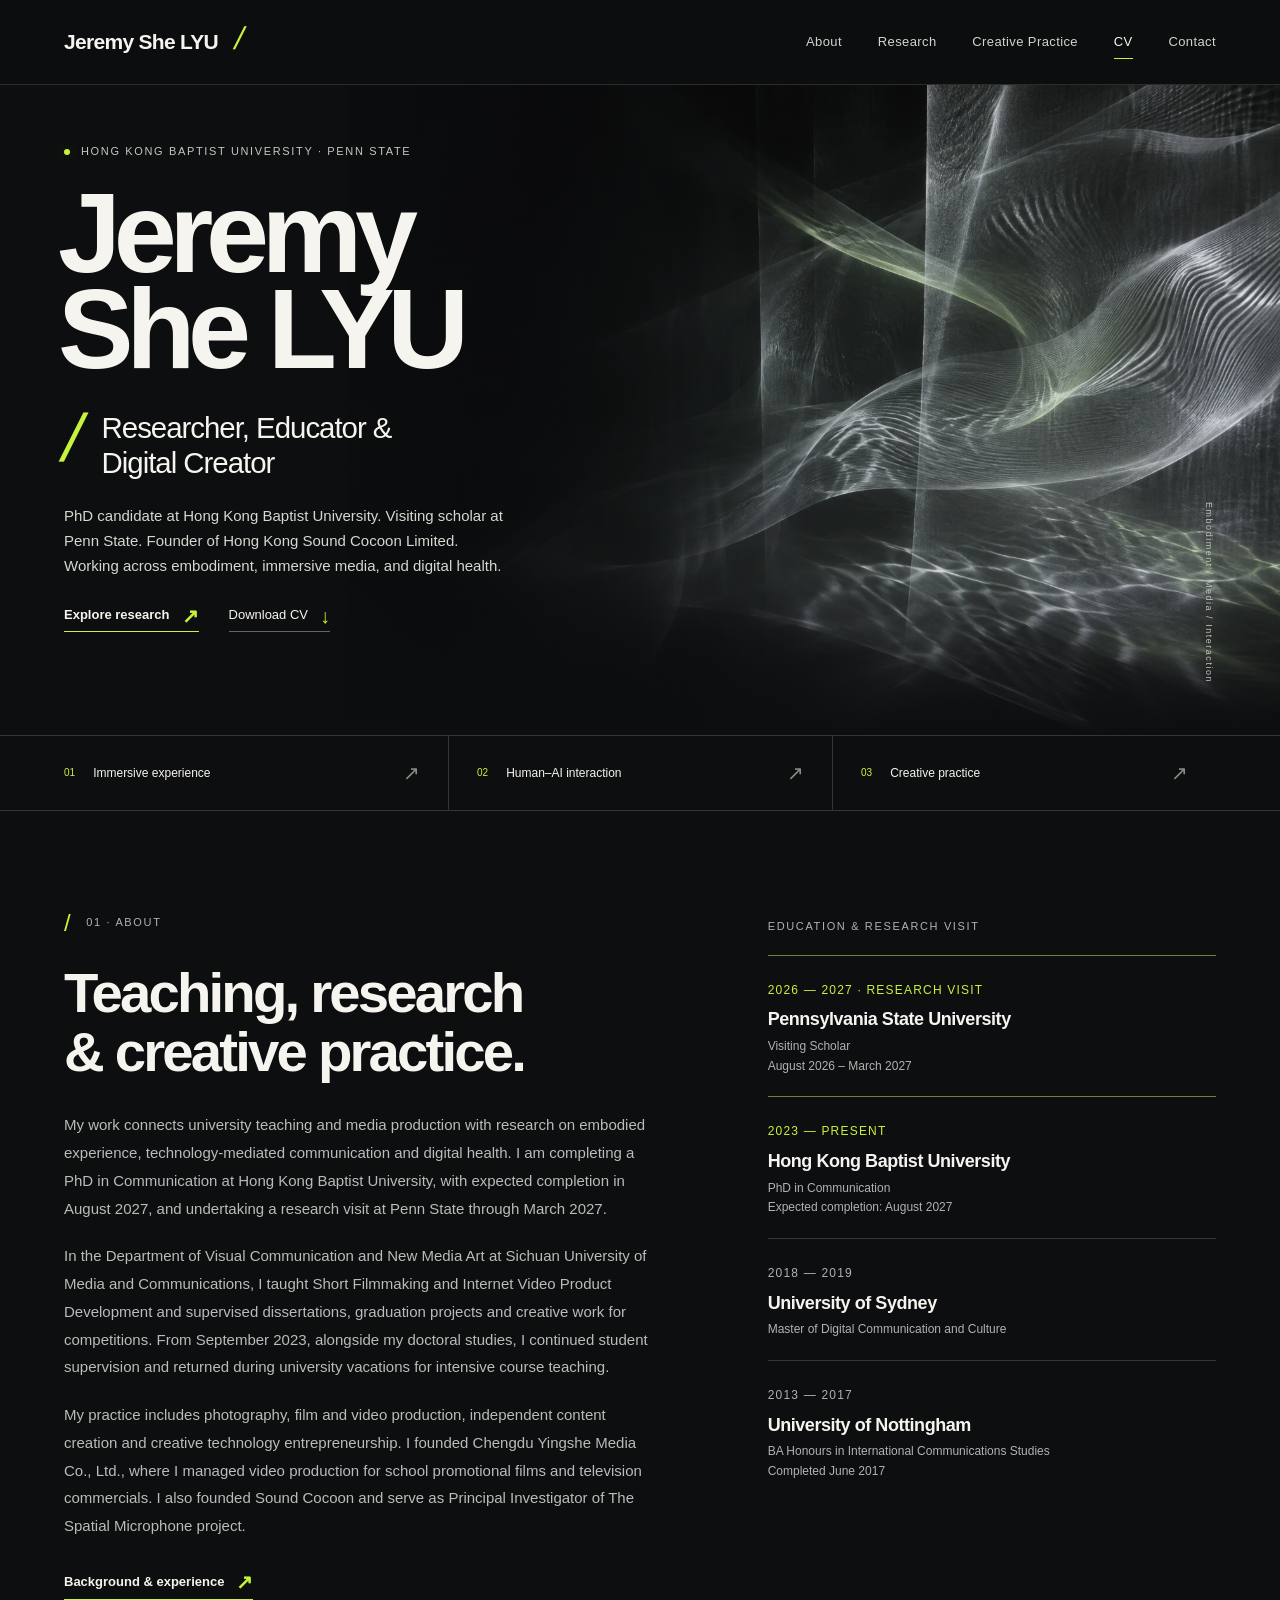
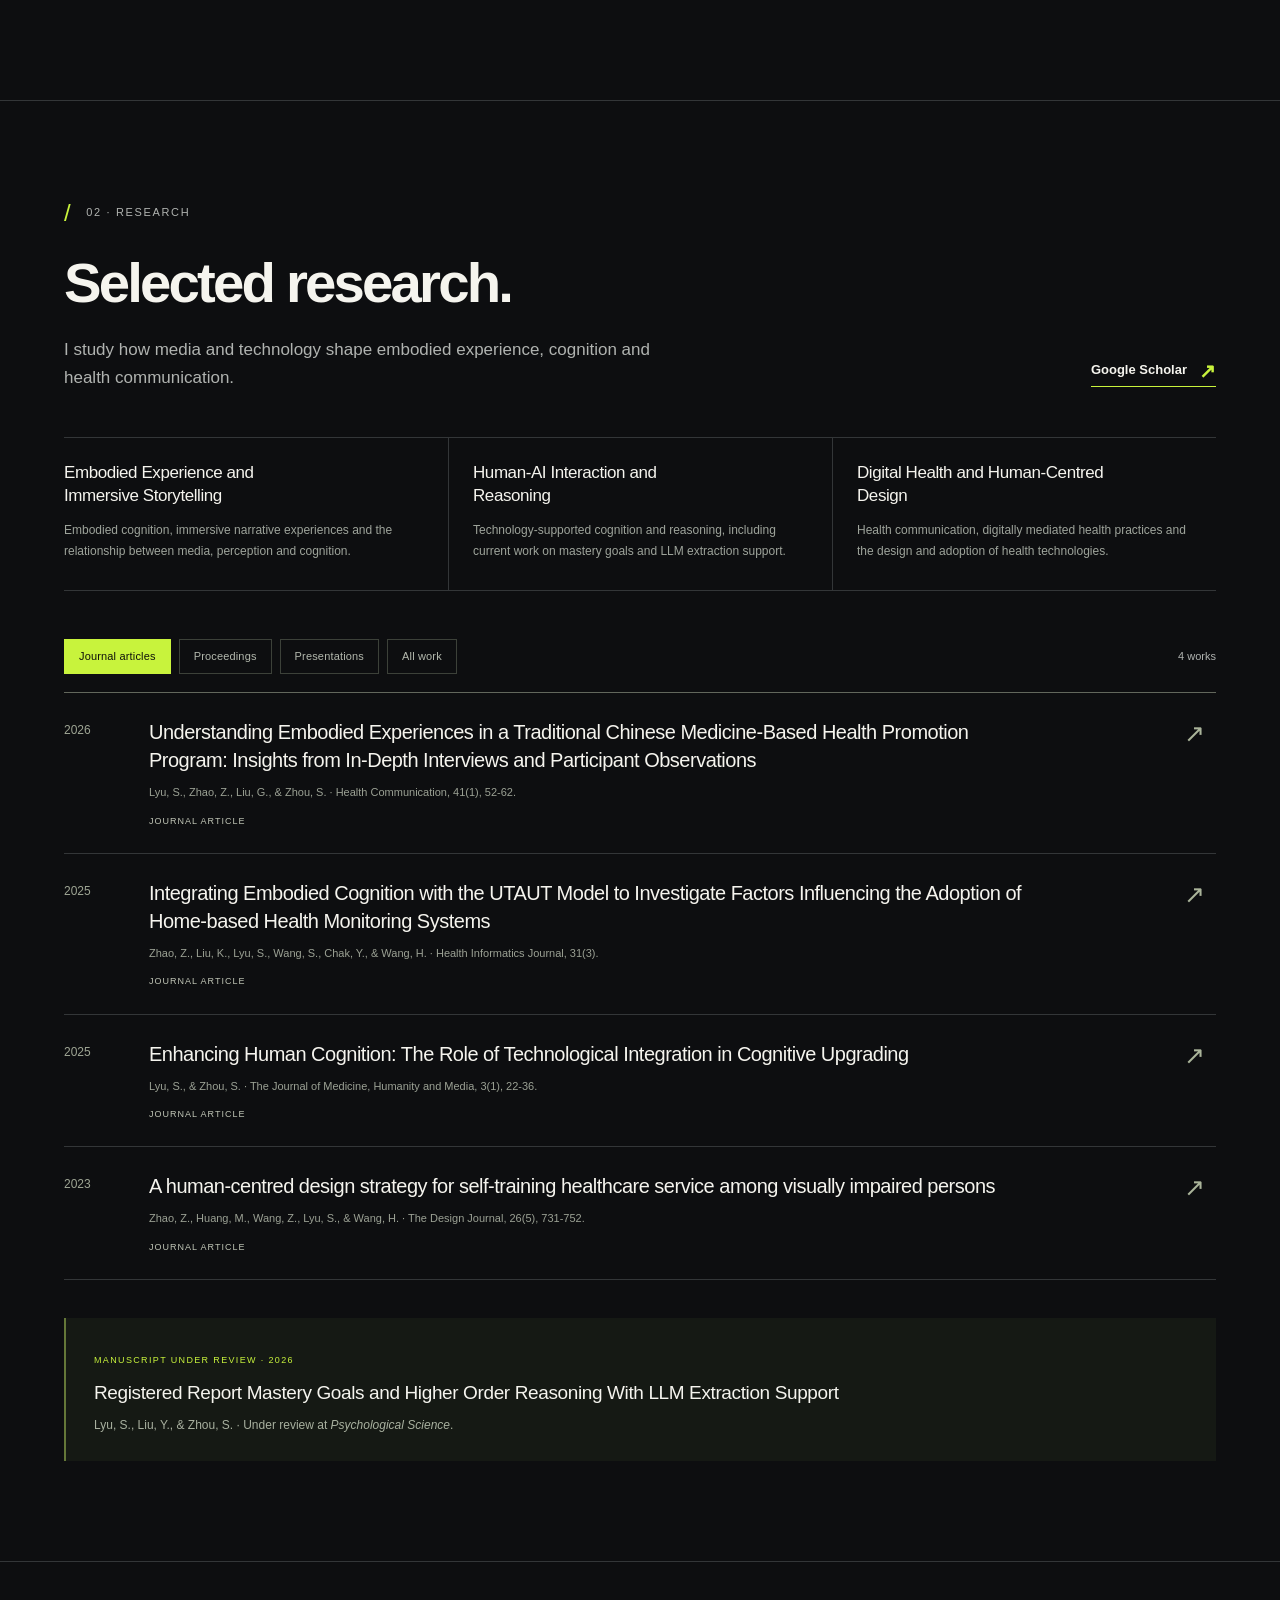
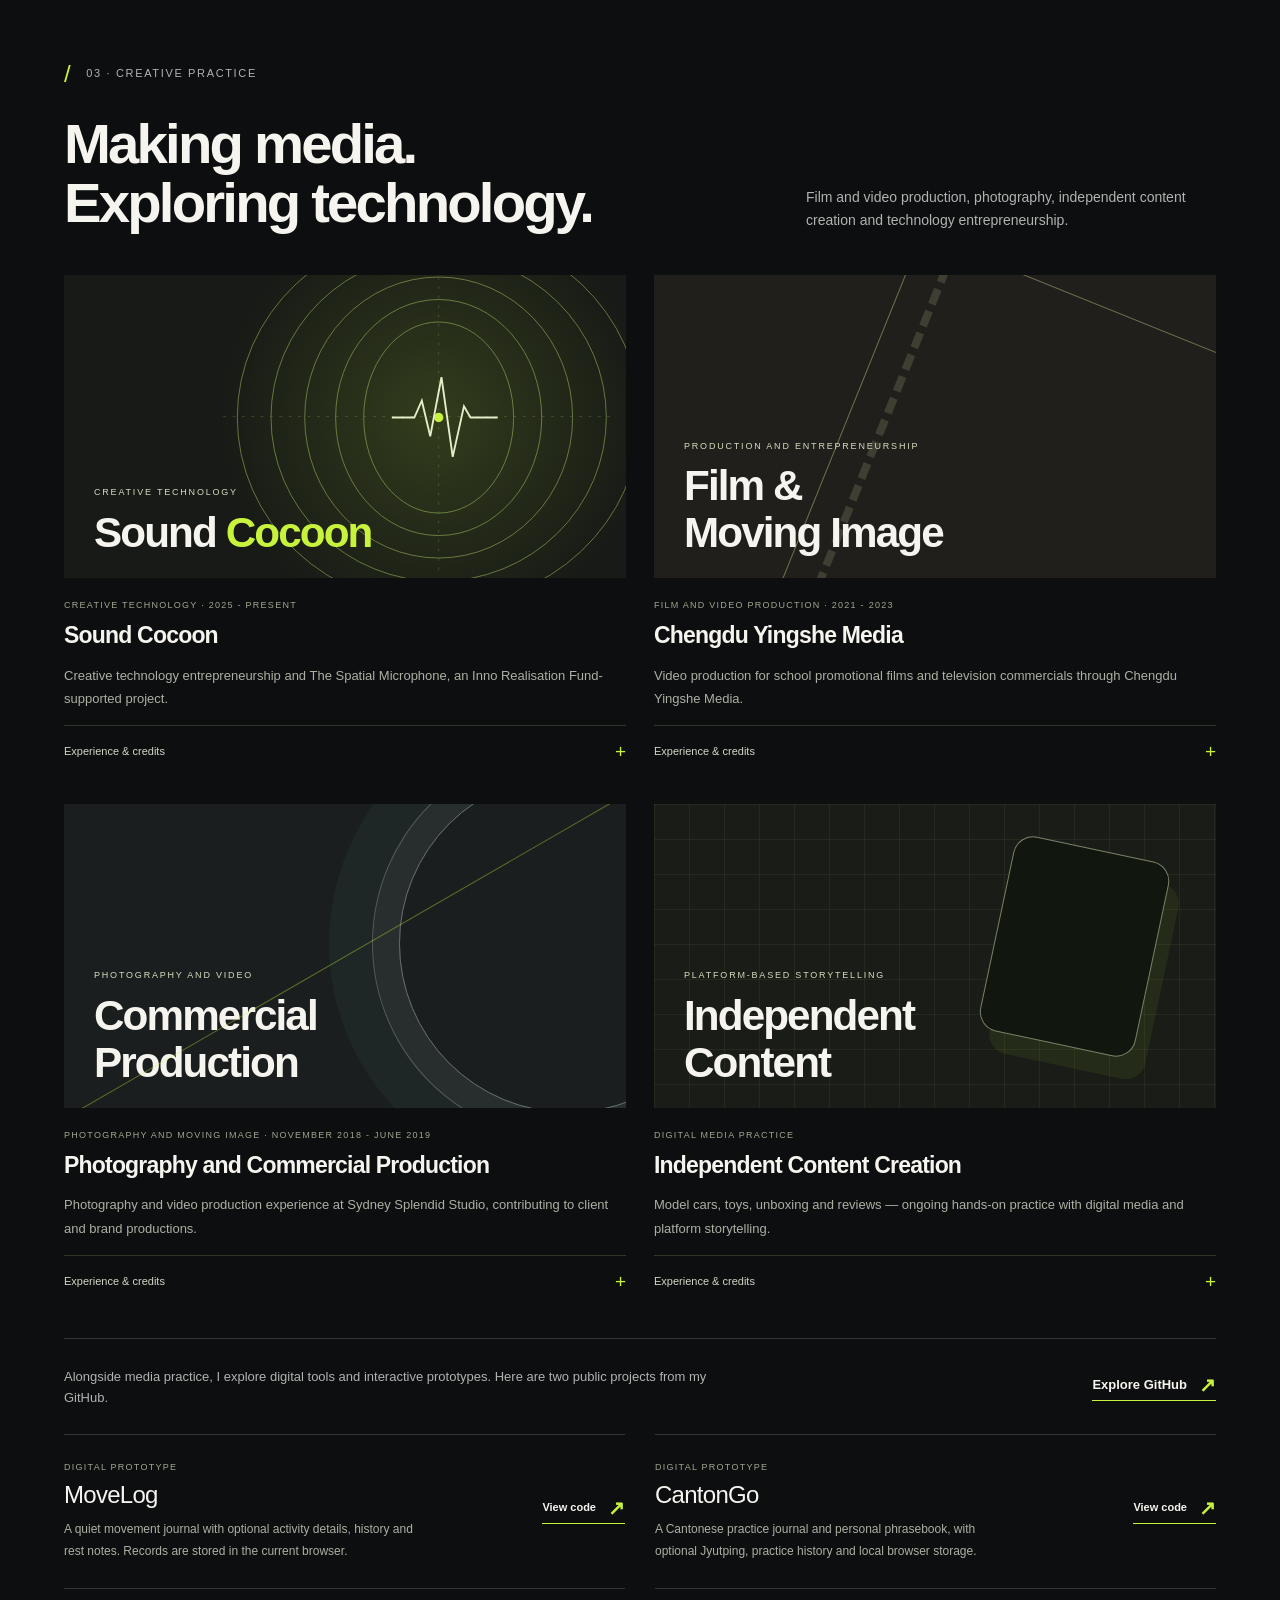
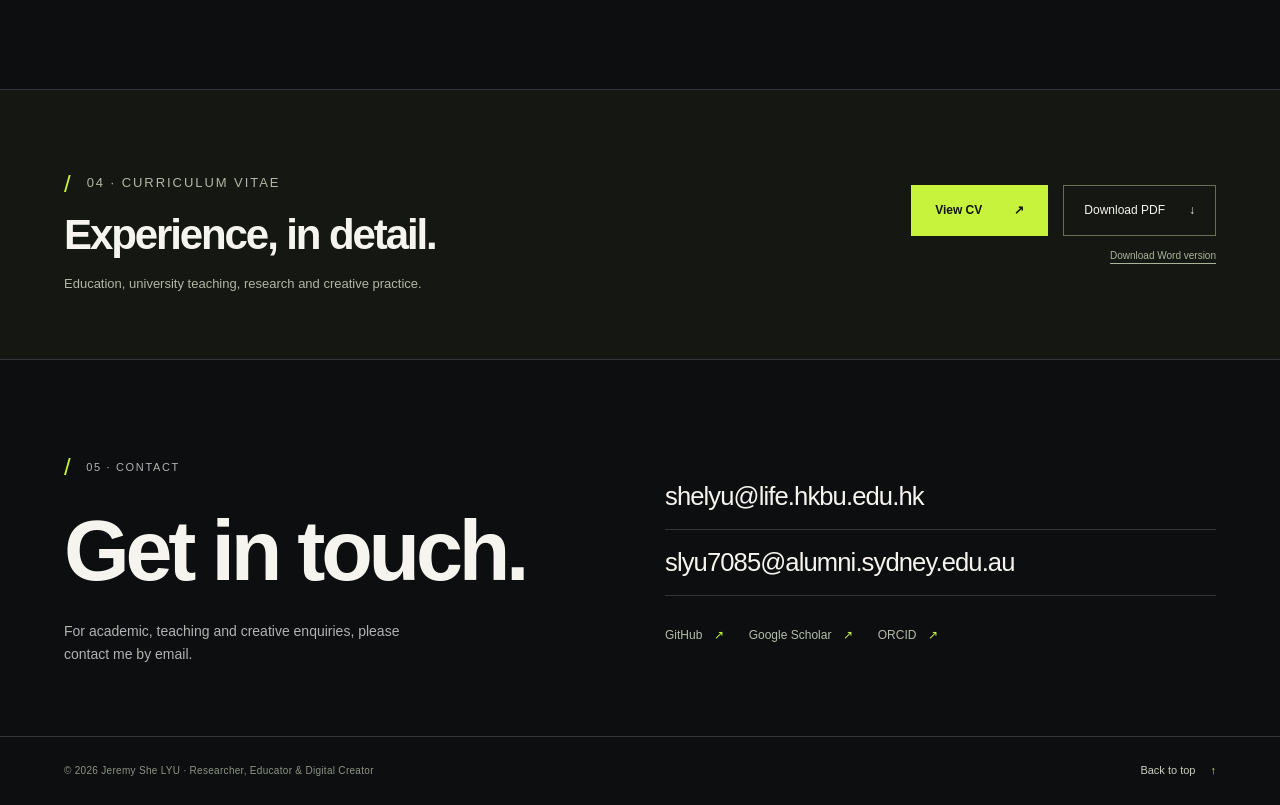
==== commit 1d3b4f04: "Update professional descriptor and homepage introduction" ====
--- a/index.html
+++ b/index.html
@@ -2,18 +2,18 @@
 <html lang="en">
 <head>
   <meta charset="utf-8"><meta name="viewport" content="width=device-width,initial-scale=1">
-  <title>Jeremy She LYU — Educator, Researcher &amp; Creative Technologist</title>
-  <meta name="description" content="Jeremy She LYU is an educator, researcher and creative technologist. Explore his work in digital media, immersive storytelling, human-AI interaction and creative practice.">
+  <title>Jeremy She LYU — Researcher, Educator &amp; Digital Creator</title>
+  <meta name="description" content="PhD candidate at Hong Kong Baptist University. Visiting scholar at Penn State. Founder of Hong Kong Sound Cocoon Limited. Working across embodiment, immersive media, and digital health.">
   <meta name="theme-color" content="#0d0e10"><meta name="color-scheme" content="dark">
   <link rel="canonical" href="https://jeremyshelyu.github.io/">
-  <meta property="og:type" content="website"><meta property="og:title" content="Jeremy She LYU — Educator, Researcher &amp; Creative Technologist">
-  <meta property="og:description" content="Digital media, immersive storytelling and human-technology interaction. Personal academic website and creative portfolio.">
+  <meta property="og:type" content="website"><meta property="og:title" content="Jeremy She LYU — Researcher, Educator &amp; Digital Creator">
+  <meta property="og:description" content="PhD candidate at Hong Kong Baptist University. Visiting scholar at Penn State. Founder of Hong Kong Sound Cocoon Limited. Working across embodiment, immersive media, and digital health.">
   <meta property="og:url" content="https://jeremyshelyu.github.io/"><meta property="og:image" content="https://jeremyshelyu.github.io/assets/spatial-light.webp"><meta property="og:image:alt" content="Abstract spatial light composition in silver and charcoal">
   <meta name="twitter:card" content="summary_large_image">
   <link rel="icon" href="assets/favicon.svg" type="image/svg+xml">
   <link rel="preload" as="image" href="assets/spatial-light.webp">
   <link rel="stylesheet" href="styles.css"><script src="app.js" defer></script>
-  <script type="application/ld+json">{"@context": "https://schema.org", "@type": "Person", "name": "Jeremy She LYU", "url": "https://jeremyshelyu.github.io/", "description": "I am an educator, researcher and creative technologist working across digital media, immersive storytelling and human-technology interaction. I am a PhD researcher in Communication at Hong Kong Baptist University and a visiting scholar at Penn State.", "sameAs": ["https://github.com/JeremySheLYU", "https://scholar.google.com/citations?user=m3MAbpMAAAAJ&hl=en", "https://orcid.org/0009-0009-0736-8194"], "email": ["shelyu@life.hkbu.edu.hk", "slyu7085@alumni.sydney.edu.au"], "alumniOf": [{"@type": "CollegeOrUniversity", "name": "University of Sydney"}, {"@type": "CollegeOrUniversity", "name": "University of Nottingham"}]}</script>
+  <script type="application/ld+json">{"@context": "https://schema.org", "@type": "Person", "name": "Jeremy She LYU", "url": "https://jeremyshelyu.github.io/", "description": "PhD candidate at Hong Kong Baptist University. Visiting scholar at Penn State. Founder of Hong Kong Sound Cocoon Limited. Working across embodiment, immersive media, and digital health.", "sameAs": ["https://github.com/JeremySheLYU", "https://scholar.google.com/citations?user=m3MAbpMAAAAJ&hl=en", "https://orcid.org/0009-0009-0736-8194"], "email": ["shelyu@life.hkbu.edu.hk", "slyu7085@alumni.sydney.edu.au"], "alumniOf": [{"@type": "CollegeOrUniversity", "name": "University of Sydney"}, {"@type": "CollegeOrUniversity", "name": "University of Nottingham"}]}</script>
 </head>
 <body id="top">
   <a class="skip-link" href="#main">Skip to main content</a>
@@ -28,8 +28,8 @@
       <div class="wrap hero-inner">
         <p class="eyebrow"><span class="dot" aria-hidden="true"></span>Hong Kong Baptist University · Penn State</p>
         <h1 id="hero-title"><span>Jeremy</span><span>She LYU</span></h1>
-        <p class="hero-role"><span class="role-mark" aria-hidden="true">/</span><span>Educator, Researcher &amp;<br>Creative Technologist</span></p>
-        <p class="hero-intro">PhD researcher in Communication at Hong Kong Baptist University. Visiting scholar at Penn State. Working across digital media, immersive storytelling and human-technology interaction.</p>
+        <p class="hero-role"><span class="role-mark" aria-hidden="true">/</span><span>Researcher, Educator &amp;<br>Digital Creator</span></p>
+        <p class="hero-intro">PhD candidate at Hong Kong Baptist University. Visiting scholar at Penn State. Founder of Hong Kong Sound Cocoon Limited. Working across embodiment, immersive media, and digital health.</p>
         <div class="hero-actions"><a class="text-link" href="#research">Explore research <span aria-hidden="true">↗</span></a><a class="text-link secondary" href="assets/Jeremy-She-LYU-CV.pdf" download>Download CV <span aria-hidden="true">↓</span></a></div>
       </div><p class="visual-caption">Embodiment / Media / Interaction</p>
     </section>
@@ -98,5 +98,5 @@
     <section id="cv" class="section cv-section" aria-labelledby="cv-title"><div class="wrap cv-grid"><div><p class="section-index">04 · Curriculum Vitae</p><h2 id="cv-title" class="section-heading">Experience, in detail.</h2><p>Education, university teaching, research and creative practice.</p></div><div><div class="cv-actions"><a class="button-primary" href="assets/Jeremy-She-LYU-CV.pdf" target="_blank" rel="noopener">View CV <span aria-hidden="true">↗</span><span class="sr-only"> (PDF, opens in a new tab)</span></a><a class="button-outline" href="assets/Jeremy-She-LYU-CV.pdf" download>Download PDF <span aria-hidden="true">↓</span></a></div><a class="word-link" href="assets/Jeremy-She-LYU-CV.docx" download>Download Word version</a></div></div></section>
     <section id="contact" class="contact-section" aria-labelledby="contact-title"><div class="wrap contact-grid"><div><p class="section-index">05 · Contact</p><h2 id="contact-title" class="section-heading">Get in touch.</h2><p class="section-lead">For academic, teaching and creative enquiries, please contact me by email.</p></div><div class="contact-links"><a class="email-link" href="mailto:shelyu@life.hkbu.edu.hk">shelyu@life.hkbu.edu.hk</a><a class="email-link" href="mailto:slyu7085@alumni.sydney.edu.au">slyu7085@alumni.sydney.edu.au</a><div class="social-links"><a href="https://github.com/JeremySheLYU" target="_blank" rel="noopener noreferrer" class="">GitHub <span aria-hidden="true">↗</span></a><a href="https://scholar.google.com/citations?user=m3MAbpMAAAAJ&amp;hl=en" target="_blank" rel="noopener noreferrer" class="">Google Scholar <span aria-hidden="true">↗</span></a><a href="https://orcid.org/0009-0009-0736-8194" target="_blank" rel="noopener noreferrer" class="">ORCID <span aria-hidden="true">↗</span></a></div></div></div></section>
   </main>
-  <footer><div class="wrap footer-inner"><p class="footer-brand">© 2026 Jeremy She LYU · Educator, Researcher &amp; Creative Technologist</p><a class="back-top" href="#top">Back to top <span aria-hidden="true">↑</span></a></div></footer>
+  <footer><div class="wrap footer-inner"><p class="footer-brand">© 2026 Jeremy She LYU · Researcher, Educator &amp; Digital Creator</p><a class="back-top" href="#top">Back to top <span aria-hidden="true">↑</span></a></div></footer>
 </body></html>
